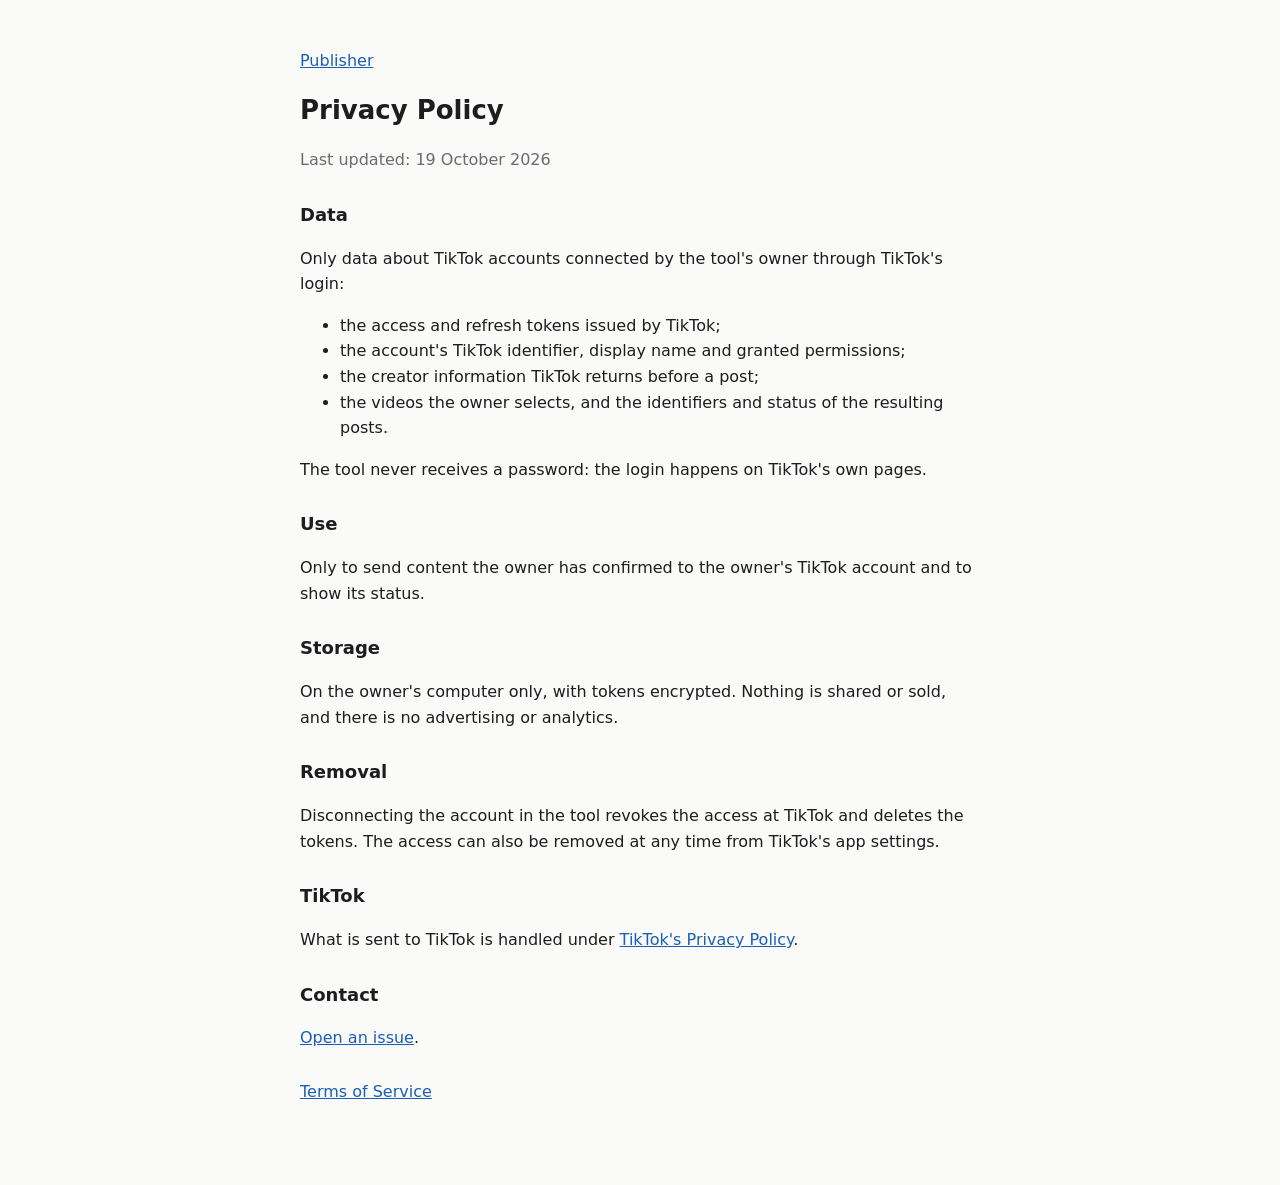
==== privacy.html @ c813c8e9 "Terms and privacy pages Co-Authored-By: Claude Opus 5.5 <noreply@anthropic.com>" ====
<!doctype html>
<html lang="en">
<head>
<meta charset="utf-8">
<meta name="viewport" content="width=device-width, initial-scale=1">
<title>Privacy Policy · Publisher</title>
<link rel="stylesheet" href="style.css">
</head>
<body>
<main>
  <p><a href="./">Publisher</a></p>
  <h1>Privacy Policy</h1>
  <p class="muted">Last updated: 19 October 2026</p>

  <h2>Data</h2>
  <p>Only data about TikTok accounts connected by the tool's owner through TikTok's login:</p>
  <ul>
    <li>the access and refresh tokens issued by TikTok;</li>
    <li>the account's TikTok identifier, display name and granted permissions;</li>
    <li>the creator information TikTok returns before a post;</li>
    <li>the videos the owner selects, and the identifiers and status of the resulting posts.</li>
  </ul>
  <p>The tool never receives a password: the login happens on TikTok's own pages.</p>

  <h2>Use</h2>
  <p>Only to send content the owner has confirmed to the owner's TikTok account and to show its
    status.</p>

  <h2>Storage</h2>
  <p>On the owner's computer only, with tokens encrypted. Nothing is shared or sold, and there is
    no advertising or analytics.</p>

  <h2>Removal</h2>
  <p>Disconnecting the account in the tool revokes the access at TikTok and deletes the tokens.
    The access can also be removed at any time from TikTok's app settings.</p>

  <h2>TikTok</h2>
  <p>What is sent to TikTok is handled under
    <a href="https://www.tiktok.com/legal/page/eea/privacy-policy/en">TikTok's Privacy Policy</a>.</p>

  <h2>Contact</h2>
  <p><a href="https://github.com/LosaLosSantos/publisher-pages/issues">Open an issue</a>.</p>

  <p class="links"><a href="terms.html">Terms of Service</a></p>
</main>
</body>
</html>
---- style.css ----
:root { --bg: #fafaf8; --ink: #1d1d1f; --muted: #6b6b70; --link: #1a5fb4; }
@media (prefers-color-scheme: dark) {
  :root { --bg: #141416; --ink: #ececee; --muted: #9a9aa2; --link: #8ab4f8; }
}
body { margin: 0; background: var(--bg); color: var(--ink);
       font: 16px/1.6 system-ui, -apple-system, "Segoe UI", sans-serif; }
main { max-width: 680px; margin: 0 auto; padding: 32px 16px 64px; }
h1 { font-size: 26px; margin: 8px 0 12px; }
h2 { font-size: 18px; margin: 28px 0 6px; }
a { color: var(--link); }
.muted { color: var(--muted); }
.links { margin-top: 28px; }
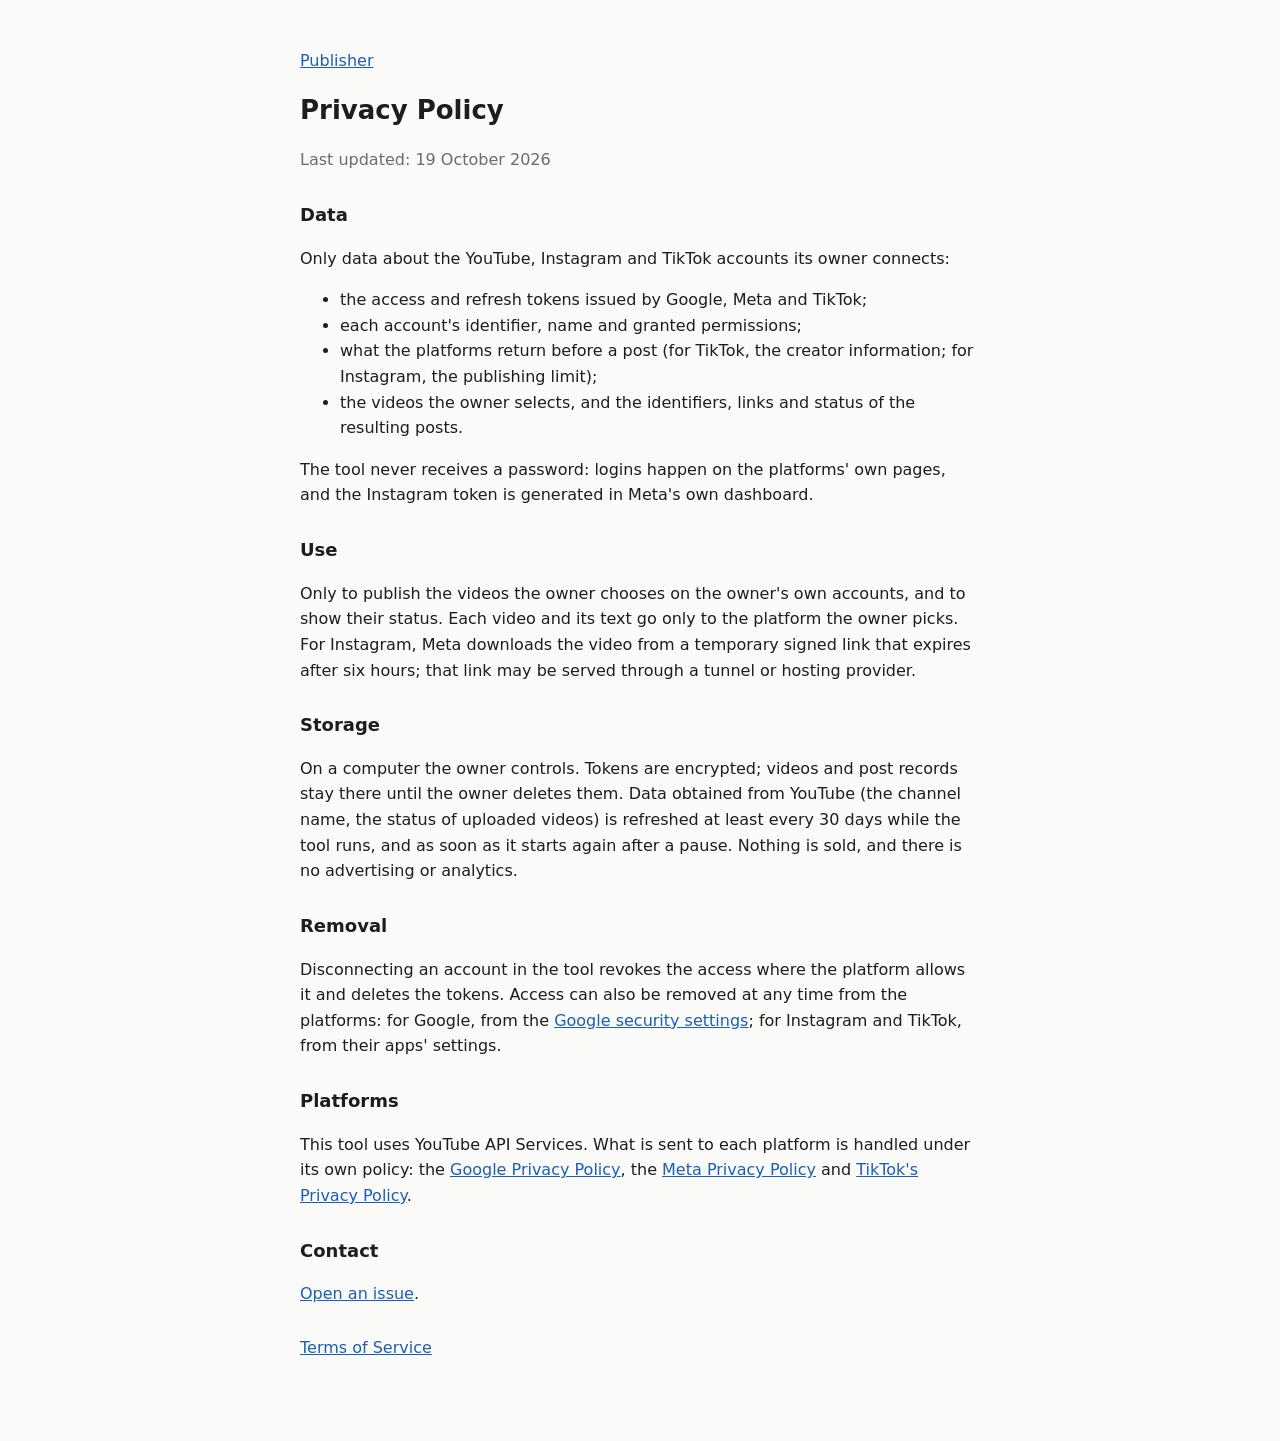
==== commit 2a23afca: "Terms and privacy: YouTube and Instagram too, as the tool works now Co-Authored-By: Claude Opus 5.5 " ====
--- a/privacy.html
+++ b/privacy.html
@@ -13,30 +13,42 @@
   <p class="muted">Last updated: 19 October 2026</p>
 
   <h2>Data</h2>
-  <p>Only data about TikTok accounts connected by the tool's owner through TikTok's login:</p>
+  <p>Only data about the YouTube, Instagram and TikTok accounts its owner connects:</p>
   <ul>
-    <li>the access and refresh tokens issued by TikTok;</li>
-    <li>the account's TikTok identifier, display name and granted permissions;</li>
-    <li>the creator information TikTok returns before a post;</li>
-    <li>the videos the owner selects, and the identifiers and status of the resulting posts.</li>
+    <li>the access and refresh tokens issued by Google, Meta and TikTok;</li>
+    <li>each account's identifier, name and granted permissions;</li>
+    <li>what the platforms return before a post (for TikTok, the creator information; for
+      Instagram, the publishing limit);</li>
+    <li>the videos the owner selects, and the identifiers, links and status of the resulting
+      posts.</li>
   </ul>
-  <p>The tool never receives a password: the login happens on TikTok's own pages.</p>
+  <p>The tool never receives a password: logins happen on the platforms' own pages, and the
+    Instagram token is generated in Meta's own dashboard.</p>
 
   <h2>Use</h2>
-  <p>Only to send content the owner has confirmed to the owner's TikTok account and to show its
-    status.</p>
+  <p>Only to publish the videos the owner chooses on the owner's own accounts, and to show their
+    status. Each video and its text go only to the platform the owner picks. For Instagram, Meta
+    downloads the video from a temporary signed link that expires after six hours; that link may
+    be served through a tunnel or hosting provider.</p>
 
   <h2>Storage</h2>
-  <p>On the owner's computer only, with tokens encrypted. Nothing is shared or sold, and there is
-    no advertising or analytics.</p>
+  <p>On a computer the owner controls. Tokens are encrypted; videos and post records stay there
+    until the owner deletes them. Data obtained from YouTube (the channel name, the status of
+    uploaded videos) is refreshed at least every 30 days while the tool runs, and as soon as it
+    starts again after a pause. Nothing is sold, and there is no advertising or analytics.</p>
 
   <h2>Removal</h2>
-  <p>Disconnecting the account in the tool revokes the access at TikTok and deletes the tokens.
-    The access can also be removed at any time from TikTok's app settings.</p>
+  <p>Disconnecting an account in the tool revokes the access where the platform allows it and
+    deletes the tokens. Access can also be removed at any time from the platforms: for Google,
+    from the <a href="https://myaccount.google.com/permissions">Google security settings</a>; for
+    Instagram and TikTok, from their apps' settings.</p>
 
-  <h2>TikTok</h2>
-  <p>What is sent to TikTok is handled under
-    <a href="https://www.tiktok.com/legal/page/eea/privacy-policy/en">TikTok's Privacy Policy</a>.</p>
+  <h2>Platforms</h2>
+  <p>This tool uses YouTube API Services. What is sent to each platform is handled under its own
+    policy: the <a href="https://policies.google.com/privacy">Google Privacy Policy</a>, the
+    <a href="https://www.facebook.com/privacy/policy/">Meta Privacy Policy</a> and
+    <a href="https://www.tiktok.com/legal/page/eea/privacy-policy/en">TikTok's Privacy
+    Policy</a>.</p>
 
   <h2>Contact</h2>
   <p><a href="https://github.com/LosaLosSantos/publisher-pages/issues">Open an issue</a>.</p>
